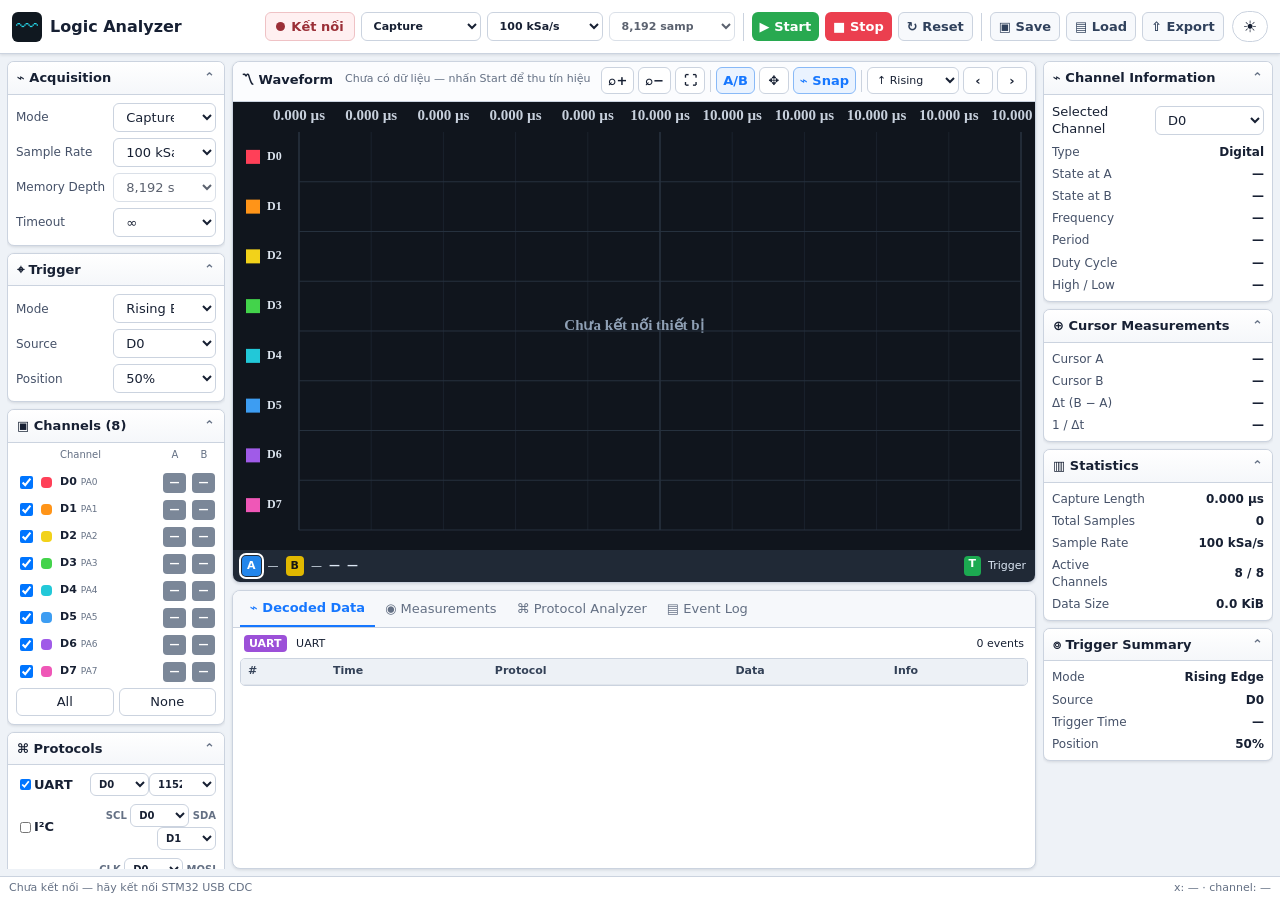
==== AppWeb/index.html @ 3a047033 "update web app pc" ====
<!doctype html>
<html lang="vi">
<head>
  <meta charset="utf-8">
  <meta name="viewport" content="width=device-width, initial-scale=1">
  <title>ETVIEW Logic Analyzer</title>
  <link rel="stylesheet" href="styles.css">
</head>
<body>
  <header class="topbar">
    <div class="brand"><span class="brand-icon">〰</span><strong>Logic Analyzer</strong><span class="badge">Web App</span></div>
    <div class="top-controls">
      <button id="connectBtn" class="status-chip disconnected"><span class="status-dot"></span><span id="connectionText">Kết nối</span></button>
      <label>Mode<select id="modeSelect"><option value="CAPTURE">Capture</option><option value="STREAM">Streaming</option></select></label>
      <label>Sample Rate<select id="rateSelect"></select></label>
      <label>Buffer<select disabled><option>8,192 samples</option></select></label>
      <span class="divider"></span>
      <button id="startBtn" class="action start">▶ Start</button>
      <button id="stopBtn" class="action stop">■ Stop</button>
      <button id="resetBtn" class="action neutral">↻ Reset</button>
      <span class="divider"></span>
      <button id="saveBtn" class="action neutral">▣ Save</button>
      <button id="loadBtn" class="action neutral">▤ Load</button>
      <button id="exportBtn" class="action neutral">⇧ Export</button>
      <input id="loadInput" type="file" accept=".json" hidden>
      <button id="themeBtn" class="icon-button" title="Đổi theme">☀</button>
    </div>
  </header>

  <main class="workspace">
    <aside class="left-panel">
      <details open>
        <summary>⌁ Acquisition</summary>
        <div class="panel-content form-grid">
          <label>Mode</label><select id="sideModeSelect"><option value="CAPTURE">Capture</option><option value="STREAM">Streaming</option></select>
          <label>Sample Rate</label><select id="sideRateSelect"></select>
          <label>Memory Depth</label><select disabled><option>8,192 samples</option></select>
          <label>Timeout</label><select id="timeoutSelect"><option value="0">∞</option><option value="500">500 ms</option><option value="1000">1 s</option><option value="2000">2 s</option><option value="5000">5 s</option></select>
        </div>
      </details>

      <details open>
        <summary>⌖ Trigger</summary>
        <div class="panel-content form-grid">
          <label>Mode</label>
          <select id="triggerEdge">
            <option value="2">None (thu ngay)</option>
            <option value="0" selected>Rising Edge</option>
            <option value="1">Falling Edge</option>
          </select>
          <label>Source</label><select id="triggerChannel"></select>
          <label>Position</label><select id="pretriggerSelect"><option value="0">0%</option><option value="1">1%</option><option value="25">25%</option><option value="50" selected>50%</option><option value="75">75%</option></select>
        </div>
      </details>

      <details open>
        <summary>▣ Channels (8)</summary>
        <div class="channel-columns"><span></span><span></span><span>Channel</span><span>A</span><span>B</span></div>
        <div id="channelList" class="panel-content channel-list"></div>
        <div class="channel-actions"><button id="allChannelsBtn">All</button><button id="noChannelsBtn">None</button></div>
      </details>

      <details open>
        <summary>⌘ Protocols</summary>
        <div class="panel-content protocols">
          <label><input id="uartEnabled" type="checkbox" checked> UART <span><select id="uartChannel"></select><select id="uartBaud"><option>9600</option><option>19200</option><option>38400</option><option>57600</option><option selected>115200</option></select></span></label>
          <label><input id="i2cEnabled" type="checkbox"> I²C <span>SCL <select id="i2cScl"></select> SDA <select id="i2cSda"></select></span></label>
          <label><input id="spiEnabled" type="checkbox"> SPI <span>CLK <select id="spiClk"></select> MOSI <select id="spiMosi"></select></span></label>
        </div>
      </details>

      <details open>
        <summary>⚙ Self Test</summary>
        <div class="panel-content">
          <div class="form-grid">
            <label>Protocol</label>
            <select id="selfTestProtocol"><option value="1">UART 9600</option><option value="2">I²C 500 Hz</option><option value="3">SPI Mode 0</option></select>
            <label>Run Mode</label>
            <select id="selfTestRepeat"><option value="0">One Shot</option><option value="1">Repeat 50 ms</option></select>
          </div>
          <div id="selfTestWiring" class="self-test-wiring"></div>
          <div class="self-test-actions"><button id="runSelfTestBtn" class="self-test-run">Run Test</button><button id="stopSelfTestBtn">Stop Test</button></div>
          <div id="selfTestStatus" class="self-test-status">OFF</div>
        </div>
      </details>
    </aside>

    <section class="center-column">
      <section class="wave-card">
        <div class="card-header">
          <div><strong>〽 Waveform</strong><span id="captureSummary">Chưa có dữ liệu — nhấn Start để thu tín hiệu</span></div>
          <div class="wave-tools">
            <button id="zoomInBtn" title="Phóng to">⌕+</button><button id="zoomOutBtn" title="Thu nhỏ">⌕−</button><button id="fitBtn" title="Hiển thị toàn bộ">⛶</button>
            <span class="tool-separator"></span>
            <button id="cursorBtn" class="active" title="Kéo cursor A/B">A/B</button><button id="panBtn" title="Kéo waveform theo thời gian">✥</button><button id="snapBtn" class="active" title="Tự động căn cursor vào cạnh gần nhất">⌁ Snap</button>
            <span class="tool-separator"></span>
            <select id="edgeNavType" title="Loại cạnh cần tìm"><option value="rising">↑ Rising</option><option value="falling">↓ Falling</option><option value="any">↕ Any</option></select>
            <button id="prevEdgeBtn" title="Đến cạnh trước">‹</button><button id="nextEdgeBtn" title="Đến cạnh tiếp theo">›</button>
          </div>
        </div>
        <div class="canvas-wrap"><canvas id="waveCanvas"></canvas><div id="canvasTooltip" class="tooltip hidden"></div></div>
        <div class="wave-footer">
          <button id="cursorAPill" class="cursor-pill cursor-a active" title="Chọn cursor A">A</button><span id="cursorAText">—</span>
          <button id="cursorBPill" class="cursor-pill cursor-b" title="Chọn cursor B">B</button><span id="cursorBText">—</span>
          <strong id="deltaText">Δt = —</strong><strong id="frequencyText">f = —</strong>
          <span class="footer-spacer"></span><span class="trigger-key">T</span><span id="triggerTimeText">Trigger</span>
        </div>
      </section>

      <section class="analysis-card">
        <nav class="tabs">
          <button class="tab active" data-tab="decoded">⌁ Decoded Data</button>
          <button class="tab" data-tab="measurements">◉ Measurements</button>
          <button class="tab" data-tab="protocol">⌘ Protocol Analyzer</button>
          <button class="tab" data-tab="events">▤ Event Log</button>
        </nav>
        <div id="decodedTab" class="tab-panel active">
          <div class="decoder-title"><span><b id="decodedBadge" class="protocol-tag">ALL</b> <span id="decodedTitle">Decoded Events</span></span><span id="decodedCount">0 events</span></div>
          <div class="table-wrap"><table><thead><tr><th>#</th><th>Time</th><th>Protocol</th><th>Data</th><th>Info</th></tr></thead><tbody id="decodedTableBody"></tbody></table></div>
        </div>
        <div id="measurementsTab" class="tab-panel"><div class="table-wrap"><table><thead><tr><th>Channel</th><th>Frequency</th><th>Period</th><th>Duty Cycle</th><th>High</th><th>Low</th></tr></thead><tbody id="measurementsBody"></tbody></table></div></div>
        <div id="protocolTab" class="tab-panel"><div id="protocolResults" class="empty-state">Bật decoder ở thanh bên và chạy capture để xem kết quả.</div></div>
        <div id="eventsTab" class="tab-panel"><div class="event-toolbar"><label><input id="autoScroll" type="checkbox" checked> Auto-scroll</label><button id="clearLogBtn">Clear</button></div><div id="eventLog" class="event-log"></div></div>
      </section>
    </section>

    <aside class="right-panel">
      <details open><summary>⌁ Channel Information</summary><div class="panel-content info-grid">
        <label>Selected Channel</label><select id="selectedChannel"></select><span>Type</span><b>Digital</b>
        <span>State at A</span><b id="stateAtA">—</b><span>State at B</span><b id="stateAtB">—</b>
        <span>Frequency</span><b id="selectedFrequency">—</b><span>Period</span><b id="selectedPeriod">—</b>
        <span>Duty Cycle</span><b id="selectedDuty">—</b><span>High / Low</span><b id="selectedPulse">—</b>
      </div></details>
      <details open><summary>⊕ Cursor Measurements</summary><div class="panel-content info-grid">
        <span>Cursor A</span><b id="rightCursorA">—</b><span>Cursor B</span><b id="rightCursorB">—</b>
        <span>Δt (B − A)</span><b id="rightDelta">—</b><span>1 / Δt</span><b id="rightDeltaFrequency">—</b>
      </div></details>
      <details open><summary>▥ Statistics</summary><div class="panel-content info-grid">
        <span>Capture Length</span><b id="captureLength">—</b><span>Total Samples</span><b id="totalSamples">—</b>
        <span>Sample Rate</span><b id="statSampleRate">—</b><span>Active Channels</span><b id="activeChannels">8 / 8</b>
        <span>Data Size</span><b id="dataSize">—</b>
      </div></details>
      <details open><summary>⌾ Trigger Summary</summary><div class="panel-content info-grid">
        <span>Mode</span><b id="triggerMode">Rising Edge</b><span>Source</span><b id="triggerSource">D0</b>
        <span>Trigger Time</span><b id="triggerTime">—</b><span>Position</span><b id="triggerPosition">50%</b>
      </div></details>
    </aside>
  </main>

  <footer class="statusbar"><span id="footerStatus">Chưa kết nối — hãy kết nối STM32 USB CDC</span><span id="footerPointer">x: — · channel: —</span></footer>
  <script src="app.js"></script>
</body>
</html>
---- AppWeb/styles.css ----
:root {
  color-scheme: light;
  --bg:#eef2f7; --panel:#f8fafc; --panel-2:#fff; --border:#cbd3df;
  --text:#172033; --muted:#647084; --accent:#1677ff; --plot:#10151d;
  --shadow:0 1px 3px rgba(15,23,42,.12);
}
* { box-sizing:border-box; }
html,body { width:100%; height:100%; margin:0; overflow:hidden; }
body {
  display:grid; grid-template-rows:auto minmax(0,1fr) 24px;
  background:var(--bg); color:var(--text); font:13px/1.35 "Segoe UI",Inter,system-ui,sans-serif;
}
button,select,input { font:inherit; }
button,select { border:1px solid var(--border); border-radius:6px; background:var(--panel-2); color:var(--text); min-height:29px; }
button { cursor:pointer; padding:4px 10px; }
button:hover { filter:brightness(.97); border-color:#9aa8ba; }
button:focus-visible,select:focus-visible,input:focus-visible { outline:2px solid #79adff; outline-offset:1px; }
select { padding:3px 25px 3px 8px; }

.topbar {
  min-height:54px; display:flex; align-items:center; gap:12px; padding:7px 12px;
  background:var(--panel-2); border-bottom:1px solid var(--border); box-shadow:var(--shadow); z-index:5;
}
.brand { display:flex; align-items:center; gap:8px; font-size:16px; white-space:nowrap; }
.brand-icon { display:grid; place-items:center; width:30px; height:30px; background:#101820; color:#25d6e8; border-radius:6px; font-size:22px; }
.badge { color:#fff; background:#7588ed; border-radius:12px; padding:2px 8px; font-size:10px; }
.top-controls { display:flex; align-items:center; justify-content:flex-end; gap:6px; flex:1; min-width:0; }
.top-controls label { display:flex; align-items:center; gap:5px; font-size:11px; font-weight:600; white-space:nowrap; }
.top-controls select { width:auto; max-width:126px; }
.divider { height:28px; width:1px; flex:0 0 1px; background:var(--border); margin:0 2px; }
.status-chip { display:flex; align-items:center; gap:6px; font-weight:700; }
.status-chip.connected { color:#137437; background:#dff7e6; border-color:#a9dfb8; }
.status-chip.disconnected { color:#9b2f37; background:#fff0f1; border-color:#efc2c5; }
.status-dot { width:9px; height:9px; border-radius:50%; background:currentColor; }
.action { font-weight:700; color:#fff; border:0; }
.action.start { background:#28a950; }
.action.stop { background:#eb3f4f; }
.action.neutral { color:#30415c; background:#f7f9fc; border:1px solid var(--border); }
.icon-button { margin-left:2px; font-size:16px; border-radius:16px; }

.workspace {
  min-height:0; display:grid;
  grid-template-columns:clamp(218px,17vw,252px) minmax(440px,1fr) clamp(226px,18vw,270px);
  gap:7px; padding:7px;
}
.left-panel,.right-panel { overflow:auto; min-width:0; scrollbar-width:thin; }
.center-column { min-width:0; min-height:0; display:grid; grid-template-rows:minmax(300px,1fr) minmax(180px,31vh); gap:7px; }
details { background:var(--panel-2); border:1px solid var(--border); border-radius:7px; margin-bottom:7px; box-shadow:var(--shadow); overflow:hidden; }
summary { list-style:none; cursor:pointer; padding:7px 9px; font-weight:700; background:linear-gradient(#fff,#f5f7fa); border-bottom:1px solid transparent; }
details[open]>summary { border-bottom-color:var(--border); }
summary::after { content:"⌃"; float:right; color:var(--muted); }
details:not([open])>summary::after { content:"⌄"; }
.panel-content { padding:8px; }
.form-grid,.info-grid { display:grid; grid-template-columns:minmax(72px,1fr) minmax(92px,1.15fr); align-items:center; gap:6px 8px; }
.form-grid label,.info-grid span { color:#455168; font-size:12px; }
.form-grid select { width:100%; min-width:0; }
.info-grid b { text-align:right; font-size:12px; overflow-wrap:anywhere; }
.info-grid select { width:100%; }

.channel-columns,.channel-row { display:grid; grid-template-columns:20px 14px minmax(72px,1fr) 24px 24px; align-items:center; gap:5px; }
.channel-columns { padding:5px 8px 0; color:var(--muted); font-size:10px; text-align:center; }
.channel-columns span:nth-child(3) { text-align:left; }
.channel-list { padding-bottom:3px; }
.channel-row { min-height:27px; }
.color-dot { width:11px; height:11px; border-radius:4px; }
.channel-name { min-width:0; font-size:11px; }
.channel-name b { margin-right:4px; }
.channel-name small { color:var(--muted); font-size:9px; white-space:nowrap; }
.logic-state { display:grid; place-items:center; width:23px; height:20px; border-radius:4px; color:#fff; background:#7b8798; font-size:10px; font-style:normal; font-weight:800; }
.logic-state.high { background:#168a47; }
.logic-state.low { background:#46556a; }
.channel-actions { display:flex; gap:5px; padding:0 8px 8px; }
.channel-actions button { flex:1; min-height:25px; }
.protocols { display:grid; gap:8px; }
.protocols>label { display:grid; grid-template-columns:18px 42px 1fr; align-items:center; font-weight:700; }
.protocols span { text-align:right; color:var(--muted); font-size:10px; }
.protocols select { min-height:23px; padding:1px 17px 1px 4px; font-size:10px; max-width:67px; }
.self-test-wiring { margin-top:8px; padding:7px 8px; border:1px dashed var(--border); border-radius:6px; color:var(--muted); background:var(--panel); font:10px/1.5 Consolas,monospace; }
.self-test-actions { display:flex; gap:5px; margin-top:7px; }
.self-test-actions button { flex:1; min-height:27px; font-size:11px; font-weight:700; }
.self-test-run { color:#fff; background:#1677ff; border-color:#1677ff; }
.self-test-status { margin-top:6px; text-align:center; color:var(--muted); font-size:10px; font-weight:800; letter-spacing:.04em; }
.self-test-status.running { color:#15803d; }
.self-test-status.error { color:#c72f3b; }

.wave-card,.analysis-card { background:var(--panel-2); border:1px solid var(--border); border-radius:8px; box-shadow:var(--shadow); overflow:hidden; min-width:0; min-height:0; }
.wave-card { display:grid; grid-template-rows:auto minmax(0,1fr) 32px; }
.card-header { min-height:40px; display:flex; align-items:center; justify-content:space-between; gap:8px; padding:5px 8px; border-bottom:1px solid var(--border); background:#fbfcfe; }
.card-header>div:first-child { min-width:0; display:flex; align-items:center; }
.card-header strong { margin-right:12px; white-space:nowrap; }
.card-header span { color:var(--muted); font-size:11px; overflow:hidden; text-overflow:ellipsis; white-space:nowrap; }
.wave-tools { display:flex; align-items:center; justify-content:flex-end; flex-wrap:wrap; gap:4px; }
.wave-tools button { min-width:30px; min-height:27px; padding:2px 6px; font-weight:700; }
.wave-tools select { min-height:27px; max-width:92px; padding:2px 19px 2px 5px; font-size:11px; }
.wave-tools .active { color:var(--accent); border-color:#88b9f7; background:#eaf3ff; }
.tool-separator { width:1px; height:22px; background:var(--border); margin:0 1px; }
.canvas-wrap { position:relative; min-height:0; background:var(--plot); overflow:hidden; }
#waveCanvas { display:block; width:100%; height:100%; touch-action:none; cursor:crosshair; }
.pan-mode #waveCanvas { cursor:grab; }
.pan-mode #waveCanvas:active { cursor:grabbing; }
.tooltip { position:absolute; z-index:3; pointer-events:none; max-width:230px; padding:5px 7px; border:1px solid #435267; border-radius:5px; color:#e8f0fa; background:rgba(6,10,15,.94); box-shadow:0 3px 12px rgba(0,0,0,.28); font-size:11px; line-height:1.45; }
.hidden { display:none; }
.wave-footer { display:flex; align-items:center; gap:7px; min-width:0; padding:4px 9px; color:#dce7f4; background:#202936; font-size:11px; }
.cursor-pill,.trigger-key { color:#fff; border:0; border-radius:4px; padding:1px 5px; min-height:20px; font-weight:800; }
.cursor-pill.active { outline:2px solid #fff; outline-offset:1px; }
.cursor-a { background:#2386eb; }
.cursor-b { background:#e1b800; color:#151515; }
.trigger-key { background:#1caa51; }
.footer-spacer { flex:1; }

.analysis-card { display:grid; grid-template-rows:37px minmax(0,1fr); }
.tabs { display:flex; align-items:end; overflow-x:auto; padding:0 7px; border-bottom:1px solid var(--border); background:#f6f8fb; scrollbar-width:thin; }
.tab { flex:0 0 auto; border:0; background:transparent; border-radius:0; color:var(--muted); height:36px; }
.tab.active { color:var(--accent); font-weight:700; border-bottom:2px solid var(--accent); }
.tab-panel { display:none; min-height:0; overflow:auto; padding:7px; }
.tab-panel.active { display:block; }
.decoder-title,.event-toolbar { display:flex; justify-content:space-between; align-items:center; padding:2px 4px 6px; font-size:11px; }
.protocol-tag { color:#fff; border-radius:4px; padding:2px 5px; margin-right:6px; }
.protocol-tag.uart { background:#9c50d8; }
.protocol-tag.i2c { background:#0a9b93; }
.protocol-tag.spi { background:#d06b16; }
.protocol-tag.all { background:#516174; }
.table-wrap { overflow:auto; border:1px solid var(--border); border-radius:5px; }
table { width:100%; border-collapse:collapse; font-size:11px; }
th { position:sticky; top:0; z-index:1; background:#edf1f6; color:#334157; }
th,td { padding:5px 7px; text-align:left; border-bottom:1px solid #e0e5ec; white-space:nowrap; }
tbody tr:hover { background:#f2f7ff; }
tr[data-sample] { cursor:pointer; }
.empty-state { display:grid; place-items:center; color:var(--muted); min-height:130px; }
.event-log { height:100%; min-height:120px; overflow:auto; padding:8px; color:#28364a; background:#f8fafc; border:1px solid var(--border); border-radius:5px; font:11px/1.5 Consolas,monospace; }
.event-row.info { color:#2469a7; }
.event-row.ok { color:#16823c; }
.event-row.error { color:#c72f3b; }
.protocol-output { display:grid; gap:8px; }
.protocol-output h4 { margin:2px 0; }
.protocol-output h4 small { color:var(--muted); font-weight:400; }
.statusbar { min-width:0; height:24px; display:flex; justify-content:space-between; align-items:center; gap:12px; padding:0 9px; color:var(--muted); background:var(--panel-2); border-top:1px solid var(--border); font-size:11px; }
.statusbar span { overflow:hidden; text-overflow:ellipsis; white-space:nowrap; }

body.dark { --bg:#0f141c; --panel:#141b25; --panel-2:#1a222e; --border:#303b4a; --text:#e4eaf2; --muted:#91a0b4; --accent:#53a7ff; --shadow:none; }
body.dark summary,body.dark .card-header,body.dark .tabs { background:#1d2633; }
body.dark select,body.dark button { background:#202a38; color:var(--text); }
body.dark .cursor-a { background:#2386eb; color:#fff; }
body.dark .cursor-b { background:#e1b800; color:#151515; }
body.dark th { background:#202b39; color:var(--text); }
body.dark th,body.dark td { border-bottom-color:#303b4a; }
body.dark tbody tr:hover { background:#263345; }
body.dark .event-log { background:#111821; color:#cbd5e1; }

@media(max-width:1450px) {
  .topbar { gap:8px; }
  .badge { display:none; }
  .top-controls label { font-size:0; gap:0; }
  .top-controls label select { font-size:11px; }
  .action { padding-inline:8px; }
  .workspace { grid-template-columns:218px minmax(420px,1fr) 230px; }
  .card-header { align-items:flex-start; }
  .card-header>div:first-child { padding-top:4px; }
}
@media(max-width:1050px) {
  body { overflow:auto; grid-template-rows:auto auto 24px; }
  .topbar,.top-controls { flex-wrap:wrap; }
  .workspace { min-height:calc(100vh - 110px); grid-template-columns:215px minmax(430px,1fr); }
  .right-panel { grid-column:1/-1; display:grid; grid-template-columns:repeat(4,minmax(190px,1fr)); gap:7px; overflow:visible; }
  .right-panel details { margin:0; }
  .center-column { min-height:650px; }
}
@media(max-width:720px) {
  html,body { overflow:auto; }
  body { display:block; }
  .topbar { position:sticky; top:0; }
  .brand { width:100%; }
  .top-controls { justify-content:flex-start; }
  .divider { display:none; }
  .workspace { display:flex; flex-direction:column; padding:5px; }
  .center-column { order:-1; min-height:690px; grid-template-rows:430px 250px; }
  .right-panel { display:block; }
  .card-header { flex-direction:column; }
  .wave-tools { justify-content:flex-start; }
  .statusbar { position:sticky; bottom:0; }
}
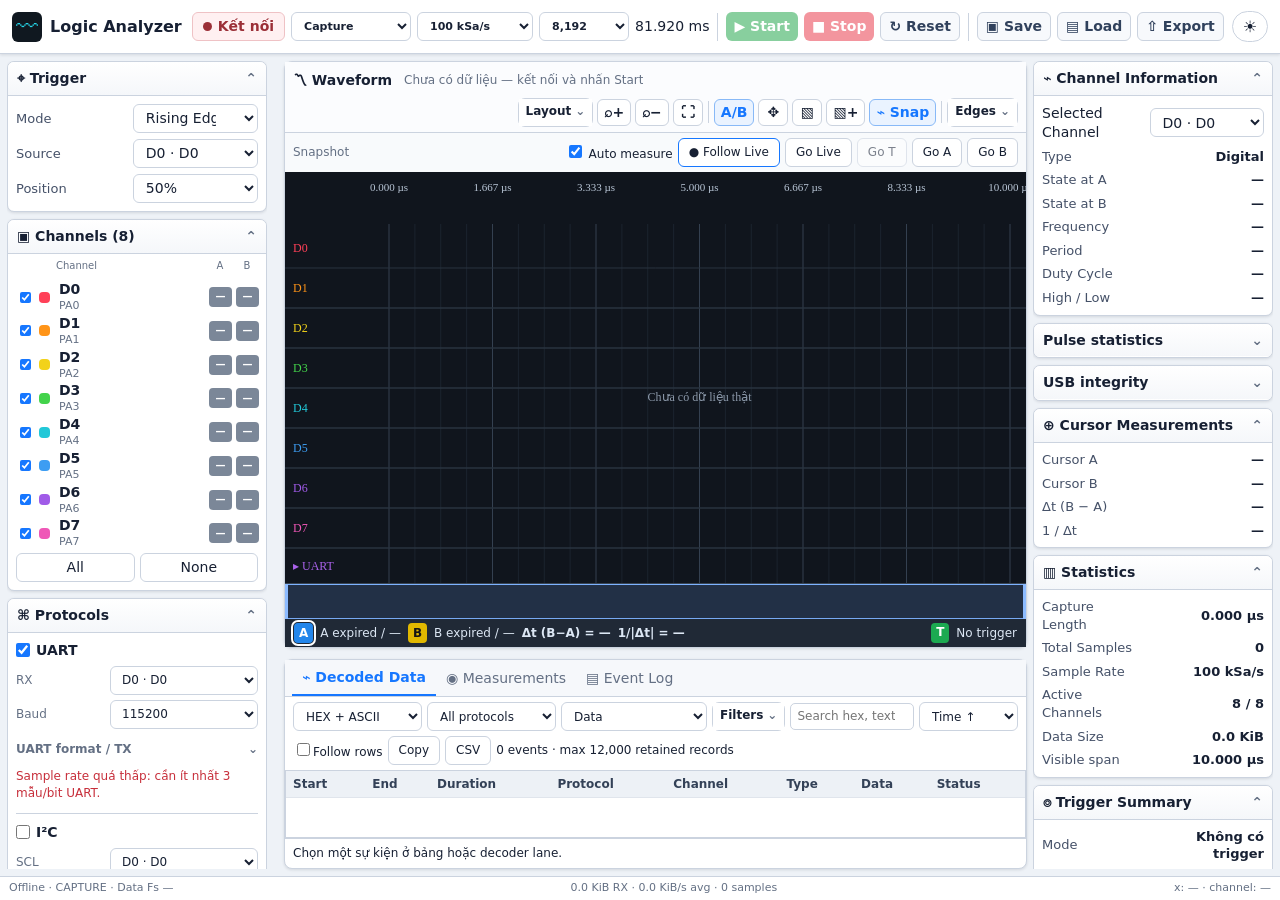
==== commit abe19cd2: "update firmware 25/11/2026" ====
--- a/AppWeb/index.html
+++ b/AppWeb/index.html
@@ -4,7 +4,7 @@
   <meta charset="utf-8">
   <meta name="viewport" content="width=device-width, initial-scale=1">
   <title>ETVIEW Logic Analyzer</title>
-  <link rel="stylesheet" href="styles.css">
+  <link rel="stylesheet" href="styles.css?v=2.0-workbench">
 </head>
 <body>
   <header class="topbar">
@@ -13,8 +13,8 @@
       <button id="connectBtn" class="status-chip disconnected"><span class="status-dot"></span><span id="connectionText">Kết nối</span></button>
       <label>Mode<select id="modeSelect"><option value="CAPTURE">Capture</option><option value="STREAM">Streaming</option></select></label>
       <label>Sample Rate<select id="rateSelect"></select></label>
-      <label>Buffer<select disabled><option>8,192 samples</option></select></label>
-      <span class="divider"></span>
+      <label>Depth<select id="depthSelect"><option value="1024">1,024</option><option value="2048">2,048</option><option value="4096">4,096</option><option value="8192" selected>8,192</option></select></label>
+      <output id="plannedDuration" title="Capture duration / PC streaming history span">—</output><span class="divider"></span>
       <button id="startBtn" class="action start">▶ Start</button>
       <button id="stopBtn" class="action stop">■ Stop</button>
       <button id="resetBtn" class="action neutral">↻ Reset</button>
@@ -29,16 +29,6 @@
 
   <main class="workspace">
     <aside class="left-panel">
-      <details open>
-        <summary>⌁ Acquisition</summary>
-        <div class="panel-content form-grid">
-          <label>Mode</label><select id="sideModeSelect"><option value="CAPTURE">Capture</option><option value="STREAM">Streaming</option></select>
-          <label>Sample Rate</label><select id="sideRateSelect"></select>
-          <label>Memory Depth</label><select disabled><option>8,192 samples</option></select>
-          <label>Timeout</label><select id="timeoutSelect"><option value="0">∞</option><option value="500">500 ms</option><option value="1000">1 s</option><option value="2000">2 s</option><option value="5000">5 s</option></select>
-        </div>
-      </details>
-
       <details open>
         <summary>⌖ Trigger</summary>
         <div class="panel-content form-grid">
@@ -63,13 +53,40 @@
       <details open>
         <summary>⌘ Protocols</summary>
         <div class="panel-content protocols">
-          <label><input id="uartEnabled" type="checkbox" checked> UART <span><select id="uartChannel"></select><select id="uartBaud"><option>9600</option><option>19200</option><option>38400</option><option>57600</option><option selected>115200</option></select></span></label>
-          <label><input id="i2cEnabled" type="checkbox"> I²C <span>SCL <select id="i2cScl"></select> SDA <select id="i2cSda"></select></span></label>
-          <label><input id="spiEnabled" type="checkbox"> SPI <span>CLK <select id="spiClk"></select> MOSI <select id="spiMosi"></select></span></label>
+          <section class="protocol-config" aria-label="UART decoder">
+            <label class="protocol-heading" for="uartEnabled"><input id="uartEnabled" type="checkbox" checked> UART</label>
+            <div class="protocol-fields">
+              <label for="uartChannel">RX</label><select id="uartChannel"></select>
+              <label for="uartBaud">Baud</label><select id="uartBaud"><option>9600</option><option>19200</option><option>38400</option><option>57600</option><option selected>115200</option></select>
+            </div>
+            <details class="protocol-advanced"><summary>UART format / TX</summary><div class="protocol-fields"><label for="uartTxChannel">TX (optional)</label><select id="uartTxChannel"></select><label for="uartDataBits">Data bits</label><select id="uartDataBits"><option>5</option><option>6</option><option>7</option><option selected>8</option><option>9</option></select><label for="uartParity">Parity</label><select id="uartParity"><option value="none">None</option><option value="even">Even</option><option value="odd">Odd</option></select><label for="uartStopBits">Stop bits</label><select id="uartStopBits"><option selected>1</option><option>1.5</option><option>2</option></select><label for="uartBitOrder">Bit order</label><select id="uartBitOrder"><option value="lsb">LSB first</option><option value="msb">MSB first</option></select></div></details>
+            <p id="uartDecodeStatus" class="decoder-status" role="status" aria-live="polite"></p>
+          </section>
+          <section class="protocol-config" aria-label="I2C decoder">
+            <label class="protocol-heading" for="i2cEnabled"><input id="i2cEnabled" type="checkbox"> I²C</label>
+            <div class="protocol-fields">
+              <label for="i2cScl">SCL</label><select id="i2cScl"></select>
+              <label for="i2cSda">SDA</label><select id="i2cSda"></select>
+            </div>
+            <p class="protocol-hint">7-bit address · ACK/NACK</p>
+            <p id="i2cDecodeStatus" class="decoder-status" role="status" aria-live="polite"></p>
+          </section>
+          <section class="protocol-config" aria-label="SPI decoder">
+            <label class="protocol-heading" for="spiEnabled"><input id="spiEnabled" type="checkbox"> SPI</label>
+            <div class="protocol-fields">
+              <label for="spiCs">CS</label><select id="spiCs"></select>
+              <label for="spiClk">SCK</label><select id="spiClk"></select>
+              <label for="spiMosi">MOSI</label><select id="spiMosi"></select>
+              <label for="spiMiso">MISO</label><select id="spiMiso"></select>
+              <label for="spiMode">Mode</label><select id="spiMode"><option value="0">Mode 0</option><option value="1">Mode 1</option><option value="2">Mode 2</option><option value="3">Mode 3</option></select>
+            </div>
+            <details class="protocol-advanced"><summary>Word format / CS polarity</summary><div class="protocol-fields"><label for="spiWordSize">Word bits</label><input id="spiWordSize" type="number" min="1" max="32" value="8"><label for="spiBitOrder">Bit order</label><select id="spiBitOrder"><option value="msb">MSB first</option><option value="lsb">LSB first</option></select><label for="spiCsActive">CS active</label><select id="spiCsActive"><option value="0">LOW</option><option value="1">HIGH</option></select></div></details><p class="protocol-hint">4 physical channels · <span id="spiModeHint">SCK nghỉ LOW · đọc cạnh lên ↑</span></p>
+            <p id="spiDecodeStatus" class="decoder-status" role="status" aria-live="polite"></p>
+          </section>
         </div>
       </details>
 
-      <details open>
+      <details>
         <summary>⚙ Self Test</summary>
         <div class="panel-content">
           <div class="form-grid">
@@ -83,22 +100,23 @@
           <div id="selfTestStatus" class="self-test-status">OFF</div>
         </div>
       </details>
-    </aside>
+      <details><summary>⚙ Advanced acquisition</summary><div class="panel-content form-grid"><label for="timeoutSelect">Trigger timeout</label><select id="timeoutSelect"><option value="0">∞</option><option value="500">500 ms</option><option value="1000">1 s</option><option value="5000">5 s</option></select><label for="pcBufferSelect">PC history</label><select id="pcBufferSelect"><option value="8192">8 Ki samples</option><option value="65536" selected>64 Ki samples</option><option value="262144">256 Ki samples</option><option value="1048576">1 Mi samples</option></select></div><p class="panel-content protocol-hint">PC history is separate from MCU capture depth. Stream: no trigger.</p></details>
+    </aside><div id="leftResizer" class="resizer vertical" role="separator" aria-label="Resize settings"></div>
 
     <section class="center-column">
       <section class="wave-card">
         <div class="card-header">
           <div><strong>〽 Waveform</strong><span id="captureSummary">Chưa có dữ liệu — nhấn Start để thu tín hiệu</span></div>
           <div class="wave-tools">
-            <button id="zoomInBtn" title="Phóng to">⌕+</button><button id="zoomOutBtn" title="Thu nhỏ">⌕−</button><button id="fitBtn" title="Hiển thị toàn bộ">⛶</button>
+            <details class="tool-menu"><summary title="Ẩn, hiện và mở rộng các panel">Layout</summary><div><button id="toggleLeft" title="Ẩn/hiện cấu hình">☰</button><button id="toggleRight" title="Ẩn/hiện thông tin">ⓘ</button><button id="toggleBottom" title="Ẩn/hiện kết quả">▤</button><button id="expandWave" title="Mở rộng waveform">⛶+</button></div></details><button id="zoomInBtn" title="Phóng to">⌕+</button><button id="zoomOutBtn" title="Thu nhỏ">⌕−</button><button id="fitBtn" title="Hiển thị toàn bộ">⛶</button>
             <span class="tool-separator"></span>
-            <button id="cursorBtn" class="active" title="Kéo cursor A/B">A/B</button><button id="panBtn" title="Kéo waveform theo thời gian">✥</button><button id="snapBtn" class="active" title="Tự động căn cursor vào cạnh gần nhất">⌁ Snap</button>
+            <button id="cursorBtn" class="active" title="Kéo cursor A/B">A/B</button><button id="panBtn" title="Kéo waveform theo thời gian">✥</button><button id="selectBtn" title="Chọn vùng thời gian">▧</button><button id="zoomSelection" title="Zoom vùng đã chọn">▧+</button><button id="snapBtn" class="active" title="Tự động căn cursor vào cạnh gần nhất">⌁ Snap</button>
             <span class="tool-separator"></span>
-            <select id="edgeNavType" title="Loại cạnh cần tìm"><option value="rising">↑ Rising</option><option value="falling">↓ Falling</option><option value="any">↕ Any</option></select>
-            <button id="prevEdgeBtn" title="Đến cạnh trước">‹</button><button id="nextEdgeBtn" title="Đến cạnh tiếp theo">›</button>
+            <details class="tool-menu"><summary title="Tìm cạnh trên kênh đã chọn">Edges</summary><div><select id="edgeNavType" title="Loại cạnh cần tìm"><option value="rising">↑ Rising</option><option value="falling">↓ Falling</option><option value="any">↕ Any</option></select>
+            <button id="prevEdgeBtn" title="Đến cạnh trước">‹</button><button id="nextEdgeBtn" title="Đến cạnh tiếp theo">›</button></div></details>
           </div>
         </div>
-        <div class="canvas-wrap"><canvas id="waveCanvas"></canvas><div id="canvasTooltip" class="tooltip hidden"></div></div>
+        <div class="timeline-tools"><span id="viewState">Snapshot</span><label title="Đo xung dưới con trỏ"><input id="autoMeasure" type="checkbox" checked> Auto measure</label><button id="followBtn" class="active">● Follow Live</button><button id="liveBtn">Go Live</button><button id="gotoTrigger">Go T</button><button id="gotoA">Go A</button><button id="gotoB">Go B</button></div><canvas id="timeCanvas" aria-label="Time ruler"></canvas><div class="wave-scroll"><div class="canvas-wrap"><canvas id="waveCanvas"></canvas><div id="canvasTooltip" class="tooltip hidden"></div></div></div><canvas id="overviewCanvas" aria-label="Overview and viewport"></canvas>
         <div class="wave-footer">
           <button id="cursorAPill" class="cursor-pill cursor-a active" title="Chọn cursor A">A</button><span id="cursorAText">—</span>
           <button id="cursorBPill" class="cursor-pill cursor-b" title="Chọn cursor B">B</button><span id="cursorBText">—</span>
@@ -107,20 +125,18 @@
         </div>
       </section>
 
-      <section class="analysis-card">
+      <div id="bottomResizer" class="resizer horizontal" role="separator" aria-label="Resize results"></div><section class="analysis-card">
         <nav class="tabs">
           <button class="tab active" data-tab="decoded">⌁ Decoded Data</button>
           <button class="tab" data-tab="measurements">◉ Measurements</button>
-          <button class="tab" data-tab="protocol">⌘ Protocol Analyzer</button>
           <button class="tab" data-tab="events">▤ Event Log</button>
         </nav>
         <div id="decodedTab" class="tab-panel active">
-          <div class="decoder-title"><span><b id="decodedBadge" class="protocol-tag">ALL</b> <span id="decodedTitle">Decoded Events</span></span><span id="decodedCount">0 events</span></div>
-          <div class="table-wrap"><table><thead><tr><th>#</th><th>Time</th><th>Protocol</th><th>Data</th><th>Info</th></tr></thead><tbody id="decodedTableBody"></tbody></table></div>
+          <div class="decoded-toolbar"><select id="decodeFormat" aria-label="Decoded value format"><option value="hex">HEX + ASCII</option><option value="decimal">Decimal</option><option value="binary">Binary</option><option value="ascii">ASCII</option></select><select id="decodeFilter" aria-label="Protocol"><option value="ALL">All protocols</option><option>UART</option><option value="I2C">I²C</option><option>SPI</option></select><select id="decodeView" aria-label="View"><option value="data">Data</option><option value="frames">Frames / errors</option><option value="transactions">Transactions</option></select><details class="tool-menu"><summary>Filters</summary><div><select id="decodeChannelFilter" aria-label="Filter channel"></select><select id="decodeStatusFilter" aria-label="Filter status"><option value="ALL">All statuses</option><option>OK</option><option>OPEN</option><option>UNSYNC</option><option>INCOMPLETE</option><option>ERROR</option><option>UNSUPPORTED</option></select><button id="clearDecodeFilters">Clear filters</button></div></details><input id="decodeSearch" type="search" placeholder="Search hex, text, status…" aria-label="Search decoded events"><select id="decodeSort" aria-label="Sort"><option value="ascending">Time ↑</option><option value="descending">Time ↓</option></select><label><input id="decodeFollow" type="checkbox">Follow rows</label><button id="copyDecoded">Copy</button><button id="exportDecoded">CSV</button><span id="decodedCount">0 events</span></div>
+          <div id="decodedScroll" class="table-wrap"><table><thead><tr><th>Start</th><th>End</th><th>Duration</th><th>Protocol</th><th>Channel</th><th>Type</th><th>Data</th><th>Status</th></tr></thead><tbody id="decodedTableBody"></tbody></table></div><div id="eventDetails" class="event-details">Chọn một sự kiện ở bảng hoặc decoder lane.</div>
         </div>
-        <div id="measurementsTab" class="tab-panel"><div class="table-wrap"><table><thead><tr><th>Channel</th><th>Frequency</th><th>Period</th><th>Duty Cycle</th><th>High</th><th>Low</th></tr></thead><tbody id="measurementsBody"></tbody></table></div></div>
-        <div id="protocolTab" class="tab-panel"><div id="protocolResults" class="empty-state">Bật decoder ở thanh bên và chạy capture để xem kết quả.</div></div>
-        <div id="eventsTab" class="tab-panel"><div class="event-toolbar"><label><input id="autoScroll" type="checkbox" checked> Auto-scroll</label><button id="clearLogBtn">Clear</button></div><div id="eventLog" class="event-log"></div></div>
+        <div id="measurementsTab" class="tab-panel"><div class="decoded-toolbar"><label>Range <select id="measureRange"><option value="full">Full buffer</option><option value="visible">Visible</option><option value="cursors">A–B</option></select></label><span id="measureResolution"></span></div><div class="table-wrap"><table><thead><tr><th>Channel</th><th>Frequency</th><th>Period</th><th>Duty</th><th>High mean</th><th>Low mean</th><th>↑ / ↓</th><th>σ period</th></tr></thead><tbody id="measurementsBody"></tbody></table></div></div>
+        <div id="eventsTab" class="tab-panel"><div class="event-toolbar"><select id="logSeverity" aria-label="Log severity"><option value="all">All severities</option><option value="info">Info</option><option value="warning">Warning</option><option value="ok">OK</option><option value="error">Error</option></select><select id="logCategory" aria-label="Log type"><option value="all">All types</option><option value="protocol">Protocol</option><option value="acquisition">Acquisition</option><option value="system">System</option><option value="decoder">Decoder</option></select><input id="logSearch" type="search" placeholder="Search log" aria-label="Search log"><button id="exportLogBtn">Export</button><label><input id="autoScroll" type="checkbox" checked> Auto-scroll</label><button id="clearLogBtn">Clear</button></div><div id="eventLog" class="event-log"></div></div>
       </section>
     </section>
 
@@ -131,23 +147,25 @@
         <span>Frequency</span><b id="selectedFrequency">—</b><span>Period</span><b id="selectedPeriod">—</b>
         <span>Duty Cycle</span><b id="selectedDuty">—</b><span>High / Low</span><b id="selectedPulse">—</b>
       </div></details>
-      <details open><summary>⊕ Cursor Measurements</summary><div class="panel-content info-grid">
+      <details><summary>Pulse statistics</summary><pre id="pulseStats" class="panel-content"></pre></details><details><summary>USB integrity</summary><pre id="transportDetails" class="panel-content"></pre></details><details open><summary>⊕ Cursor Measurements</summary><div class="panel-content info-grid">
         <span>Cursor A</span><b id="rightCursorA">—</b><span>Cursor B</span><b id="rightCursorB">—</b>
         <span>Δt (B − A)</span><b id="rightDelta">—</b><span>1 / Δt</span><b id="rightDeltaFrequency">—</b>
       </div></details>
       <details open><summary>▥ Statistics</summary><div class="panel-content info-grid">
         <span>Capture Length</span><b id="captureLength">—</b><span>Total Samples</span><b id="totalSamples">—</b>
         <span>Sample Rate</span><b id="statSampleRate">—</b><span>Active Channels</span><b id="activeChannels">8 / 8</b>
-        <span>Data Size</span><b id="dataSize">—</b>
+        <span>Data Size</span><b id="dataSize">—</b><span>Visible span</span><b id="visibleRange">—</b>
       </div></details>
       <details open><summary>⌾ Trigger Summary</summary><div class="panel-content info-grid">
         <span>Mode</span><b id="triggerMode">Rising Edge</b><span>Source</span><b id="triggerSource">D0</b>
-        <span>Trigger Time</span><b id="triggerTime">—</b><span>Position</span><b id="triggerPosition">50%</b>
+        <span>Trigger Time</span><b id="triggerTime">—</b><span>Position</span><b id="triggerPosition">—</b><span>Pre / Post</span><b id="prePost">—</b>
       </div></details>
     </aside>
   </main>
 
-  <footer class="statusbar"><span id="footerStatus">Chưa kết nối — hãy kết nối STM32 USB CDC</span><span id="footerPointer">x: — · channel: —</span></footer>
-  <script src="app.js"></script>
+  <footer class="statusbar"><span id="footerStatus">Chưa kết nối — hãy kết nối STM32 USB CDC</span><span id="transportSummary"></span><span id="footerPointer">x: — · channel: —</span></footer>
+  <dialog id="channelDialog"><form id="channelForm"><h3 id="channelDialogTitle">Channel</h3><div class="form-grid"><label for="channelNameInput">Name</label><input id="channelNameInput" maxlength="32" required><label for="channelColorInput">Color</label><input id="channelColorInput" type="color"><label for="channelHeightInput">Height (px)</label><input id="channelHeightInput" type="number" min="24" max="120" required><label for="channelGroupInput">Group</label><input id="channelGroupInput" maxlength="24"></div><p>Kéo tên kênh ở sidebar để đổi thứ tự hiển thị.</p><button type="button" data-close="channelDialog">Cancel</button><button type="submit">Save channel</button></form></dialog>
+  <dialog id="exportDialog"><h3>Export retained data</h3><div class="export-grid"><button data-export="raw">Raw CSV</button><button data-export="decoded">Decoded CSV</button><button data-export="measurements">Measurements CSV</button><button data-export="vcd">VCD</button><button data-export="png">Waveform PNG</button></div><p>Save lưu session JSON gồm raw samples và cấu hình phân tích.</p><button data-close="exportDialog">Close</button></dialog>
+  <script src="analysis.js?v=2.0-workbench"></script><script src="app.js?v=2.0-workbench"></script><script src="workbench.js?v=2.0-workbench"></script>
 </body>
 </html>
--- a/AppWeb/styles.css
+++ b/AppWeb/styles.css
@@ -1,4 +1,5 @@
 :root {
+  --left-width:260px; --bottom-height:210px;
   color-scheme: light;
   --bg:#eef2f7; --panel:#f8fafc; --panel-2:#fff; --border:#cbd3df;
   --text:#172033; --muted:#647084; --accent:#1677ff; --plot:#10151d;
@@ -71,10 +72,21 @@
 .logic-state.low { background:#46556a; }
 .channel-actions { display:flex; gap:5px; padding:0 8px 8px; }
 .channel-actions button { flex:1; min-height:25px; }
-.protocols { display:grid; gap:8px; }
-.protocols>label { display:grid; grid-template-columns:18px 42px 1fr; align-items:center; font-weight:700; }
-.protocols span { text-align:right; color:var(--muted); font-size:10px; }
-.protocols select { min-height:23px; padding:1px 17px 1px 4px; font-size:10px; max-width:67px; }
+.protocols { display:grid; gap:10px; }
+.protocol-config { min-width:0; }
+.protocol-config + .protocol-config { border-top:1px solid var(--border); padding-top:9px; }
+.protocol-heading { display:flex; align-items:center; gap:6px; margin-bottom:6px; font-weight:700; }
+.protocol-heading input { margin:0; width:14px; height:14px; }
+.protocol-fields { display:grid; grid-template-columns:66px minmax(0,1fr); align-items:center; gap:5px 8px; }
+.protocol-fields label { color:var(--muted); font-size:12px; white-space:nowrap; }
+.protocol-fields select { width:100%; min-width:0; min-height:29px; padding:3px 22px 3px 7px; font-size:12px; }
+.protocol-hint,.decoder-status { margin:6px 0 0; font-size:10px; line-height:1.45; overflow-wrap:anywhere; }
+.protocol-hint { color:var(--muted); }
+.decoder-status:empty { display:none; }
+.decoder-status { color:#9a5200; }
+.decoder-status.error { color:#c72f3b; }
+body.dark .decoder-status { color:#f3bd69; }
+body.dark .decoder-status.error { color:#ff8993; }
 .self-test-wiring { margin-top:8px; padding:7px 8px; border:1px dashed var(--border); border-radius:6px; color:var(--muted); background:var(--panel); font:10px/1.5 Consolas,monospace; }
 .self-test-actions { display:flex; gap:5px; margin-top:7px; }
 .self-test-actions button { flex:1; min-height:27px; font-size:11px; font-weight:700; }
@@ -125,12 +137,16 @@
 th { position:sticky; top:0; z-index:1; background:#edf1f6; color:#334157; }
 th,td { padding:5px 7px; text-align:left; border-bottom:1px solid #e0e5ec; white-space:nowrap; }
 tbody tr:hover { background:#f2f7ff; }
+tr.decode-uncertain td:last-child { color:#9a5200; }
+body.dark tr.decode-uncertain td:last-child { color:#f3bd69; }
 tr[data-sample] { cursor:pointer; }
 .empty-state { display:grid; place-items:center; color:var(--muted); min-height:130px; }
 .event-log { height:100%; min-height:120px; overflow:auto; padding:8px; color:#28364a; background:#f8fafc; border:1px solid var(--border); border-radius:5px; font:11px/1.5 Consolas,monospace; }
 .event-row.info { color:#2469a7; }
 .event-row.ok { color:#16823c; }
 .event-row.error { color:#c72f3b; }
+.event-row.warning { color:#a45e06; }
+body.dark .event-row.warning { color:#f0bd68; }
 .protocol-output { display:grid; gap:8px; }
 .protocol-output h4 { margin:2px 0; }
 .protocol-output h4 small { color:var(--muted); font-weight:400; }
@@ -179,3 +195,100 @@
   .wave-tools { justify-content:flex-start; }
   .statusbar { position:sticky; bottom:0; }
 }
+
+/* Workbench: one acquisition toolbar; scroll only inside panels. */
+body { font-size:14px; }
+.workspace { grid-template-columns:minmax(210px,var(--left-width)) 5px minmax(260px,1fr) minmax(210px,240px); gap:6px; }
+.center-column { grid-template-rows:minmax(160px,1fr) 5px minmax(120px,var(--bottom-height)); gap:3px; }
+.wave-card { grid-template-rows:auto auto 28px minmax(0,1fr) 36px auto; }
+.card-header { flex-wrap:wrap; }
+.card-header>div:first-child { flex:1 1 240px; }
+.card-header span { font-size:12px; }
+.wave-tools { flex:1 1 auto; }
+.wave-scroll { overflow:auto; min-height:0; background:var(--plot); scrollbar-width:thin; }
+.canvas-wrap { width:100%; overflow:visible; }
+#waveCanvas { height:auto; }
+#timeCanvas,#overviewCanvas { display:block; width:100%; background:var(--plot); touch-action:none; }
+#timeCanvas { height:28px; }
+#overviewCanvas { height:36px; cursor:ew-resize; border-top:1px solid #394553; }
+.timeline-tools,.decoded-toolbar,.event-toolbar { display:flex; flex-wrap:wrap; align-items:center; gap:5px; padding:5px 8px; }
+.timeline-tools { background:var(--panel); font-size:12px; }
+.timeline-tools span { flex:1; color:var(--muted); }
+.active { border-color:var(--accent); }
+.wave-footer { flex-wrap:wrap; font-size:12px; }
+.tab-panel.active { display:grid; grid-template-rows:auto minmax(0,1fr); overflow:hidden; }
+#decodedTab.active { grid-template-rows:auto minmax(0,1fr) auto; }
+.tab-panel { padding:0; }
+.table-wrap { border-radius:0; min-height:0; }
+table { font-size:12px; }
+#decodedTableBody tr { height:32px; }
+#decodedTableBody .spacer { height:auto; pointer-events:none; }
+#decodedTableBody .spacer td { padding:0; border:0; }
+tr.selected,body.dark tr.selected { background:#3485ee33; outline:1px solid var(--accent); }
+.decoded-toolbar { font-size:12px; }
+.decoded-toolbar { overflow:visible; }
+#decodedTab { overflow:visible; }
+.analysis-card { overflow:visible; }
+.decoded-toolbar input[type=search],.event-toolbar input[type=search] { min-width:100px; width:150px; flex:1; }
+.event-details { min-height:30px; padding:6px 8px; border-top:1px solid var(--border); font-size:12px; overflow-wrap:anywhere; max-height:65px; overflow:auto; }
+.event-log { min-height:0; height:auto; border:0; border-radius:0; font-size:12px; }
+.channel-columns,.channel-row { grid-template-columns:18px 12px minmax(60px,1fr) 22px 22px; }
+.edit-channel { border:0; text-align:left; padding:0 3px; min-width:0; overflow:hidden; text-overflow:ellipsis; font-weight:600; background:transparent; }
+.edit-channel small { display:block; color:var(--muted); font-weight:400; font-size:11px; }
+.channel-row { cursor:grab; }
+.protocol-fields { margin-top:6px; grid-template-columns:86px minmax(0,1fr); }
+.protocol-fields input { min-width:0; width:100%; }
+.protocol-fields label,.protocol-fields select,.protocol-hint,.decoder-status { font-size:12px; }
+.form-grid label,.info-grid span,.info-grid b { font-size:13px; }
+input { border:1px solid var(--border); border-radius:5px; background:var(--panel-2); color:var(--text); padding:4px 6px; }
+input[type=checkbox] { accent-color:var(--accent); }
+button:disabled,select:disabled { opacity:.55; cursor:default; }
+.resizer { background:transparent; border-radius:5px; touch-action:none; }
+.resizer:hover { background:var(--accent); }
+.vertical { cursor:col-resize; }
+.horizontal { cursor:row-resize; }
+pre.panel-content { white-space:pre-wrap; overflow-wrap:anywhere; font:12px/1.6 Consolas,monospace; }
+dialog { color:var(--text); background:var(--panel-2); border:1px solid var(--border); border-radius:10px; max-width:min(540px,95vw); box-shadow:0 15px 60px #0006; padding:24px; }
+dialog::backdrop { background:#06101c77; }
+dialog h3 { margin-top:0; }
+dialog .form-grid { margin-bottom:20px; }
+.export-grid { display:grid; grid-template-columns:1fr 1fr; gap:8px; }
+.protocol-advanced { box-shadow:none; margin:8px 0 0; border:0; border-radius:0; overflow:visible; }
+.protocol-advanced summary { font-size:12px; padding:4px 0; color:var(--muted); background:transparent; }
+.tool-menu { position:relative; margin:0; overflow:visible; box-shadow:none; }
+.tool-menu summary { padding:4px 7px; font-size:12px; min-height:27px; border:0; background:var(--panel-2); }
+.tool-menu summary::after { content:"▾"; margin-left:4px; }
+.tool-menu>div { position:absolute; top:100%; right:0; z-index:20; min-width:160px; padding:8px; display:flex; flex-wrap:wrap; gap:6px; background:var(--panel-2); border:1px solid var(--border); border-radius:6px; box-shadow:var(--shadow); }
+.wave-card,.card-header { overflow:visible; }
+.wave-scroll { border-radius:0; }
+.hide-left .left-panel,.hide-left #leftResizer,.focus-wave .left-panel,.focus-wave #leftResizer { display:none; }
+.hide-left .workspace { grid-template-columns:minmax(260px,1fr) minmax(210px,240px); }
+.hide-right .right-panel,.focus-wave .right-panel { display:none; }
+.hide-right .workspace { grid-template-columns:minmax(210px,var(--left-width)) 5px minmax(260px,1fr); }
+.hide-left.hide-right .workspace,.focus-wave .workspace { grid-template-columns:minmax(260px,1fr); }
+.hide-bottom .analysis-card,.hide-bottom #bottomResizer,.focus-wave .analysis-card,.focus-wave #bottomResizer { display:none; }
+.hide-bottom .center-column,.focus-wave .center-column { grid-template-rows:minmax(160px,1fr); }
+.statusbar { height:auto; min-height:24px; font-size:11px; }
+@media(max-width:1200px) {
+  .topbar,.top-controls { flex-wrap:wrap; }
+  .top-controls { justify-content:flex-start; }
+  .workspace { grid-template-columns:minmax(210px,var(--left-width)) 5px minmax(260px,1fr); }
+  .right-panel { display:none; }
+  .hide-right .right-panel { display:block; position:fixed; z-index:10; right:6px; top:120px; bottom:25px; width:min(300px,90vw); background:var(--bg); overflow:auto; }
+  .hide-left .workspace { grid-template-columns:minmax(260px,1fr); }
+  .center-column { min-height:0; }
+  body { overflow:hidden; grid-template-rows:auto minmax(0,1fr) auto; }
+  .workspace { min-height:0; }
+}
+@media(max-width:720px) {
+  .workspace { display:grid; grid-template-columns:minmax(0,1fr); }
+  .left-panel,#leftResizer,.right-panel { display:none; }
+  .hide-left .left-panel { display:block; position:fixed; top:120px; bottom:25px; left:5px; width:min(300px,90vw); z-index:10; background:var(--bg); }
+  .center-column { order:0; min-height:0; }
+  .brand { width:auto; }
+  .topbar { position:static; }
+  .wave-tools { justify-content:flex-start; }
+  .card-header { align-items:stretch; }
+  .wave-footer .footer-spacer,.trigger-key { display:none; }
+  .statusbar { position:static; }
+}
